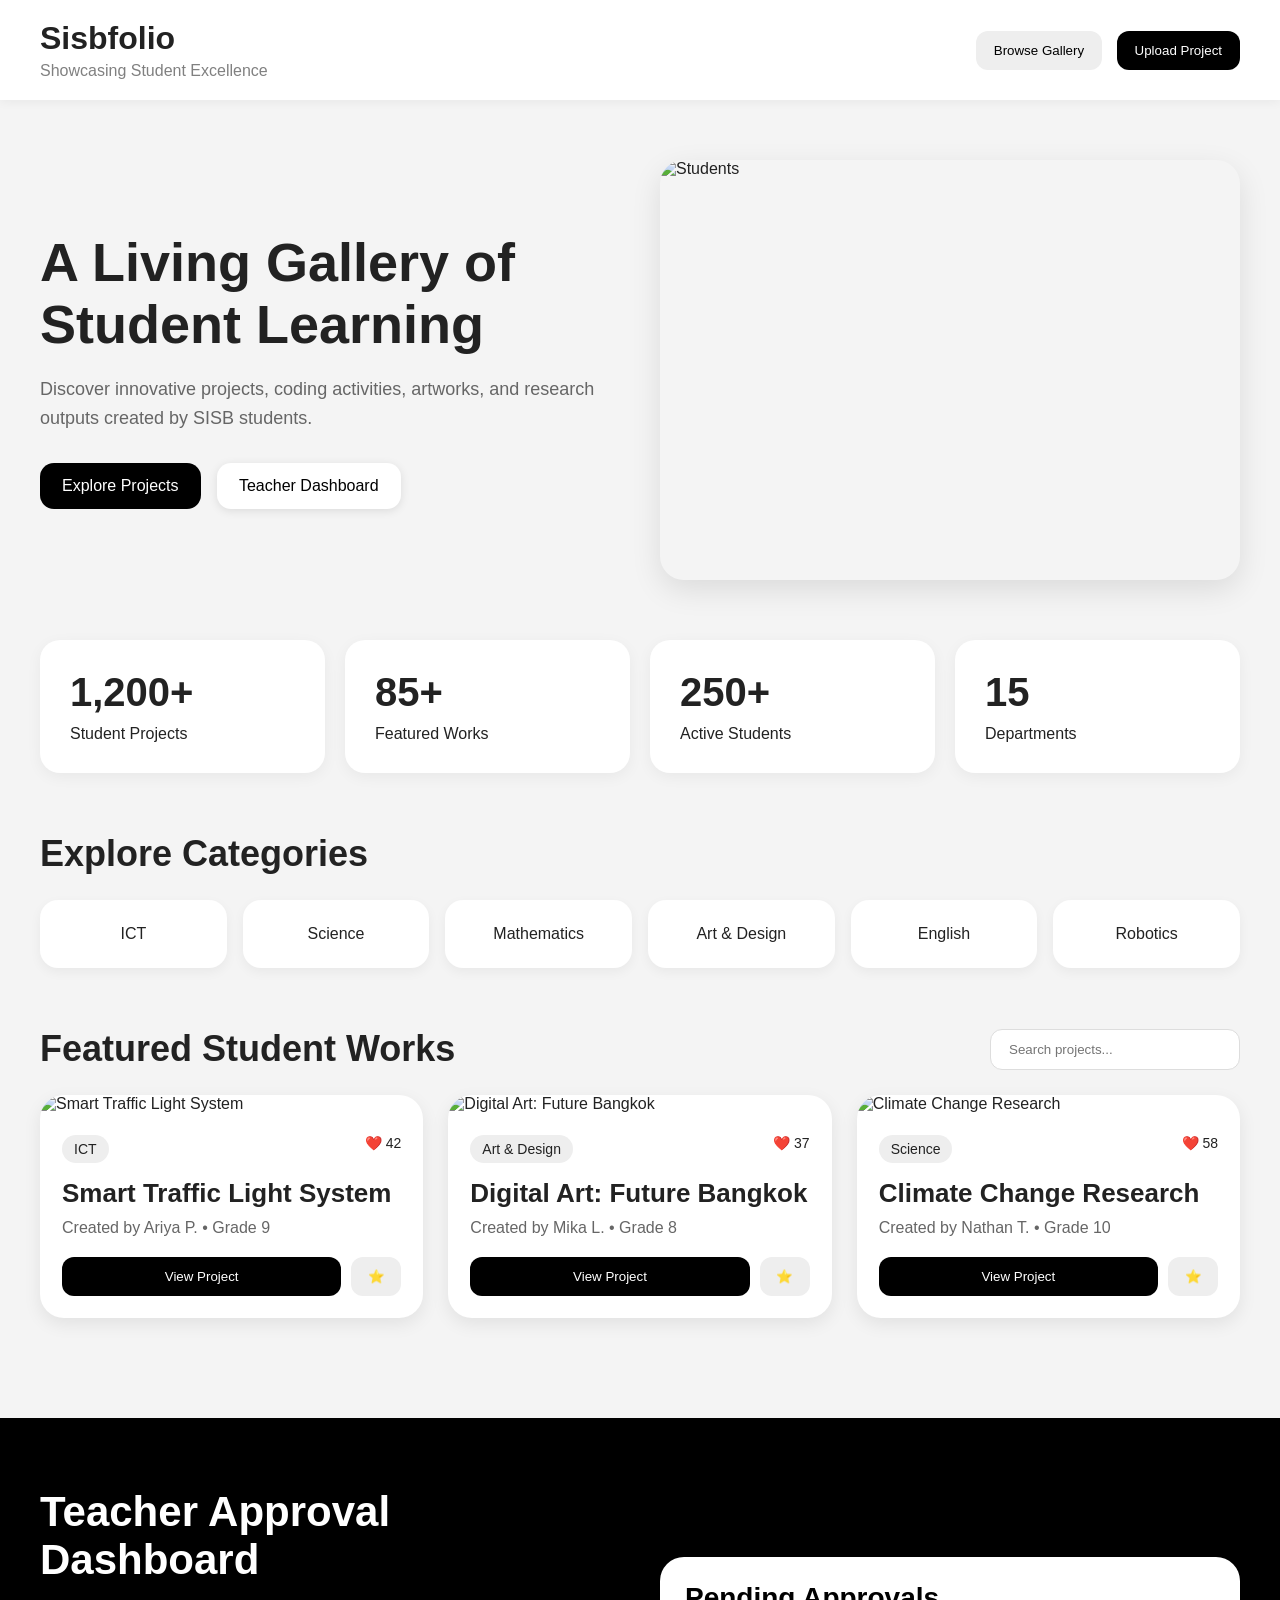
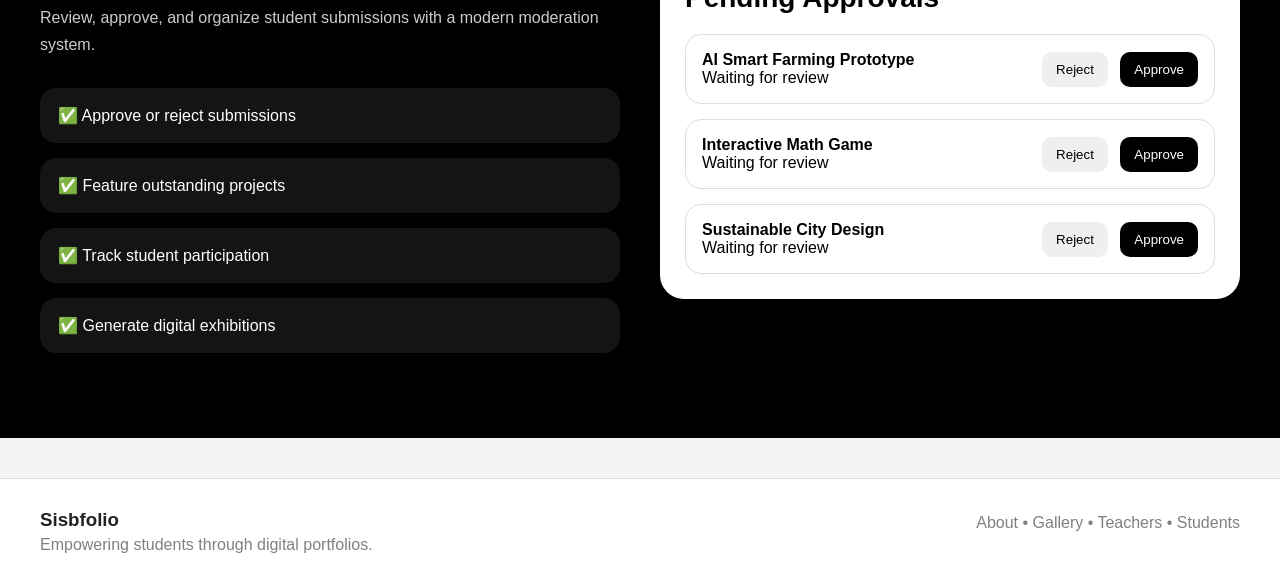
==== index.html @ ba0ad5e8 "Rename folio.html to index.html" ====
<!DOCTYPE html>
<html lang="en">
<head>
  <meta charset="UTF-8" />
  <meta name="viewport" content="width=device-width, initial-scale=1.0" />
  <title>Sisbfolio</title>

  <style>
    * {
      margin: 0;
      padding: 0;
      box-sizing: border-box;
      font-family: Arial, sans-serif;
    }

    body {
      background: #f4f4f4;
      color: #222;
    }

    header {
      background: white;
      padding: 20px 40px;
      display: flex;
      justify-content: space-between;
      align-items: center;
      box-shadow: 0 2px 10px rgba(0,0,0,0.05);
      position: sticky;
      top: 0;
      z-index: 100;
    }

    .logo h1 {
      font-size: 32px;
    }

    .logo p {
      color: gray;
      margin-top: 5px;
    }

    .header-buttons button {
      padding: 12px 18px;
      border: none;
      border-radius: 12px;
      cursor: pointer;
      margin-left: 10px;
      transition: 0.3s;
    }

    .browse-btn {
      background: #eee;
    }

    .upload-btn {
      background: black;
      color: white;
    }

    .header-buttons button:hover {
      opacity: 0.85;
    }

    .hero {
      display: grid;
      grid-template-columns: repeat(auto-fit, minmax(300px, 1fr));
      gap: 40px;
      padding: 60px 40px;
      align-items: center;
    }

    .hero-text h2 {
      font-size: 54px;
      margin-bottom: 20px;
    }

    .hero-text p {
      color: #666;
      font-size: 18px;
      margin-bottom: 30px;
      line-height: 1.6;
    }

    .hero-buttons button {
      padding: 14px 22px;
      border: none;
      border-radius: 14px;
      margin-right: 12px;
      cursor: pointer;
      font-size: 16px;
    }

    .black-btn {
      background: black;
      color: white;
    }

    .white-btn {
      background: white;
      box-shadow: 0 2px 10px rgba(0,0,0,0.1);
    }

    .hero img {
      width: 100%;
      border-radius: 24px;
      height: 420px;
      object-fit: cover;
      box-shadow: 0 10px 30px rgba(0,0,0,0.1);
    }

    .stats {
      display: grid;
      grid-template-columns: repeat(auto-fit, minmax(200px, 1fr));
      gap: 20px;
      padding: 0 40px 60px;
    }

    .stat-card {
      background: white;
      padding: 30px;
      border-radius: 20px;
      box-shadow: 0 4px 15px rgba(0,0,0,0.05);
    }

    .stat-card h3 {
      font-size: 40px;
      margin-bottom: 10px;
    }

    .section {
      padding: 0 40px 60px;
    }

    .section-header {
      display: flex;
      justify-content: space-between;
      align-items: center;
      margin-bottom: 25px;
    }

    .section-header h2 {
      font-size: 36px;
    }

    .categories {
      display: grid;
      grid-template-columns: repeat(auto-fit, minmax(150px, 1fr));
      gap: 16px;
    }

    .category {
      background: white;
      padding: 25px;
      text-align: center;
      border-radius: 18px;
      cursor: pointer;
      transition: 0.3s;
      box-shadow: 0 4px 12px rgba(0,0,0,0.05);
    }

    .category:hover {
      transform: translateY(-5px);
    }

    .search-bar {
      padding: 12px 18px;
      border-radius: 12px;
      border: 1px solid #ddd;
      width: 250px;
    }

    .projects {
      display: grid;
      grid-template-columns: repeat(auto-fit, minmax(300px, 1fr));
      gap: 25px;
    }

    .project-card {
      background: white;
      border-radius: 24px;
      overflow: hidden;
      box-shadow: 0 6px 18px rgba(0,0,0,0.08);
      transition: 0.3s;
    }

    .project-card:hover {
      transform: translateY(-8px);
    }

    .project-card img {
      width: 100%;
      height: 220px;
      object-fit: cover;
    }

    .project-content {
      padding: 22px;
    }

    .project-top {
      display: flex;
      justify-content: space-between;
      margin-bottom: 15px;
      font-size: 14px;
    }

    .tag {
      background: #eee;
      padding: 6px 12px;
      border-radius: 20px;
    }

    .project-content h3 {
      font-size: 26px;
      margin-bottom: 10px;
    }

    .project-content p {
      color: #666;
      margin-bottom: 20px;
    }

    .project-buttons {
      display: flex;
      gap: 10px;
    }

    .project-buttons button {
      border: none;
      padding: 12px;
      border-radius: 12px;
      cursor: pointer;
    }

    .view-btn {
      flex: 1;
      background: black;
      color: white;
    }

    .star-btn {
      background: #eee;
      width: 50px;
    }

    .teacher-section {
      background: black;
      color: white;
      padding: 70px 40px;
      margin-top: 40px;
    }

    .teacher-grid {
      display: grid;
      grid-template-columns: repeat(auto-fit, minmax(300px, 1fr));
      gap: 40px;
      align-items: center;
    }

    .feature-box {
      background: rgba(255,255,255,0.08);
      padding: 18px;
      border-radius: 16px;
      margin-bottom: 15px;
    }

    .dashboard {
      background: white;
      color: black;
      padding: 25px;
      border-radius: 24px;
    }

    .approval-card {
      border: 1px solid #ddd;
      border-radius: 16px;
      padding: 16px;
      margin-top: 15px;
      display: flex;
      justify-content: space-between;
      align-items: center;
    }

    .approval-buttons button {
      border: none;
      padding: 10px 14px;
      border-radius: 10px;
      margin-left: 8px;
      cursor: pointer;
    }

    .approve-btn {
      background: black;
      color: white;
    }

    footer {
      background: white;
      padding: 30px 40px;
      margin-top: 40px;
      border-top: 1px solid #ddd;
      display: flex;
      justify-content: space-between;
      flex-wrap: wrap;
      gap: 20px;
    }

    footer p {
      color: gray;
      margin-top: 5px;
    }

    @media (max-width: 768px) {
      .hero-text h2 {
        font-size: 40px;
      }

      header {
        flex-direction: column;
        gap: 20px;
      }

      .section-header {
        flex-direction: column;
        align-items: flex-start;
        gap: 15px;
      }

      .search-bar {
        width: 100%;
      }
    }
  </style>
</head>
<body>

  <header>
    <div class="logo">
      <h1>Sisbfolio</h1>
      <p>Showcasing Student Excellence</p>
    </div>

    <div class="header-buttons">
      <button class="browse-btn">Browse Gallery</button>
      <button class="upload-btn">Upload Project</button>
    </div>
  </header>

  <section class="hero">
    <div class="hero-text">
      <h2>A Living Gallery of Student Learning</h2>

      <p>
        Discover innovative projects, coding activities, artworks,
        and research outputs created by SISB students.
      </p>

      <div class="hero-buttons">
        <button class="black-btn">Explore Projects</button>
        <button class="white-btn">Teacher Dashboard</button>
      </div>
    </div>

    <img
      src="https://images.unsplash.com/photo-1522202176988-66273c2fd55f?q=80&w=1400&auto=format&fit=crop"
      alt="Students"
    />
  </section>

  <section class="stats">
    <div class="stat-card">
      <h3>1,200+</h3>
      <p>Student Projects</p>
    </div>

    <div class="stat-card">
      <h3>85+</h3>
      <p>Featured Works</p>
    </div>

    <div class="stat-card">
      <h3>250+</h3>
      <p>Active Students</p>
    </div>

    <div class="stat-card">
      <h3>15</h3>
      <p>Departments</p>
    </div>
  </section>

  <section class="section">
    <div class="section-header">
      <h2>Explore Categories</h2>
    </div>

    <div class="categories">
      <div class="category">ICT</div>
      <div class="category">Science</div>
      <div class="category">Mathematics</div>
      <div class="category">Art & Design</div>
      <div class="category">English</div>
      <div class="category">Robotics</div>
    </div>
  </section>

  <section class="section">
    <div class="section-header">
      <h2>Featured Student Works</h2>

      <input
        type="text"
        id="searchInput"
        class="search-bar"
        placeholder="Search projects..."
      />
    </div>

    <div class="projects" id="projectsContainer"></div>
  </section>

  <section class="teacher-section">
    <div class="teacher-grid">
      <div>
        <h2 style="font-size: 42px; margin-bottom: 20px;">
          Teacher Approval Dashboard
        </h2>

        <p style="color: #ccc; margin-bottom: 30px; line-height: 1.7;">
          Review, approve, and organize student submissions with a modern moderation system.
        </p>

        <div class="feature-box">✅ Approve or reject submissions</div>
        <div class="feature-box">✅ Feature outstanding projects</div>
        <div class="feature-box">✅ Track student participation</div>
        <div class="feature-box">✅ Generate digital exhibitions</div>
      </div>

      <div class="dashboard">
        <h3 style="font-size: 28px; margin-bottom: 20px;">
          Pending Approvals
        </h3>

        <div class="approval-card">
          <div>
            <strong>AI Smart Farming Prototype</strong>
            <p>Waiting for review</p>
          </div>

          <div class="approval-buttons">
            <button>Reject</button>
            <button class="approve-btn">Approve</button>
          </div>
        </div>

        <div class="approval-card">
          <div>
            <strong>Interactive Math Game</strong>
            <p>Waiting for review</p>
          </div>

          <div class="approval-buttons">
            <button>Reject</button>
            <button class="approve-btn">Approve</button>
          </div>
        </div>

        <div class="approval-card">
          <div>
            <strong>Sustainable City Design</strong>
            <p>Waiting for review</p>
          </div>

          <div class="approval-buttons">
            <button>Reject</button>
            <button class="approve-btn">Approve</button>
          </div>
        </div>
      </div>
    </div>
  </section>

  <footer>
    <div>
      <h3>Sisbfolio</h3>
      <p>Empowering students through digital portfolios.</p>
    </div>

    <div>
      <p>About • Gallery • Teachers • Students</p>
    </div>
  </footer>

  <script>
    const projects = [
      {
        title: 'Smart Traffic Light System',
        student: 'Ariya P.',
        grade: 'Grade 9',
        subject: 'ICT',
        likes: 42,
        image: 'https://images.unsplash.com/photo-1516321318423-f06f85e504b3?q=80&w=1200&auto=format&fit=crop'
      },
      {
        title: 'Digital Art: Future Bangkok',
        student: 'Mika L.',
        grade: 'Grade 8',
        subject: 'Art & Design',
        likes: 37,
        image: 'https://images.unsplash.com/photo-1518770660439-4636190af475?q=80&w=1200&auto=format&fit=crop'
      },
      {
        title: 'Climate Change Research',
        student: 'Nathan T.',
        grade: 'Grade 10',
        subject: 'Science',
        likes: 58,
        image: 'https://images.unsplash.com/photo-1504384308090-c894fdcc538d?q=80&w=1200&auto=format&fit=crop'
      }
    ];

    const container = document.getElementById('projectsContainer');
    const searchInput = document.getElementById('searchInput');

    function displayProjects(projectList) {
      container.innerHTML = '';

      projectList.forEach(project => {
        const card = document.createElement('div');
        card.className = 'project-card';

        card.innerHTML = `
          <img src="${project.image}" alt="${project.title}">

          <div class="project-content">
            <div class="project-top">
              <span class="tag">${project.subject}</span>
              <span>❤️ ${project.likes}</span>
            </div>

            <h3>${project.title}</h3>

            <p>
              Created by ${project.student} • ${project.grade}
            </p>

            <div class="project-buttons">
              <button class="view-btn">View Project</button>
              <button class="star-btn">⭐</button>
            </div>
          </div>
        `;

        container.appendChild(card);
      });
    }

    displayProjects(projects);

    searchInput.addEventListener('input', () => {
      const value = searchInput.value.toLowerCase();

      const filtered = projects.filter(project =>
        project.title.toLowerCase().includes(value) ||
        project.subject.toLowerCase().includes(value)
      );

      displayProjects(filtered);
    });
  </script>

</body>
</html>
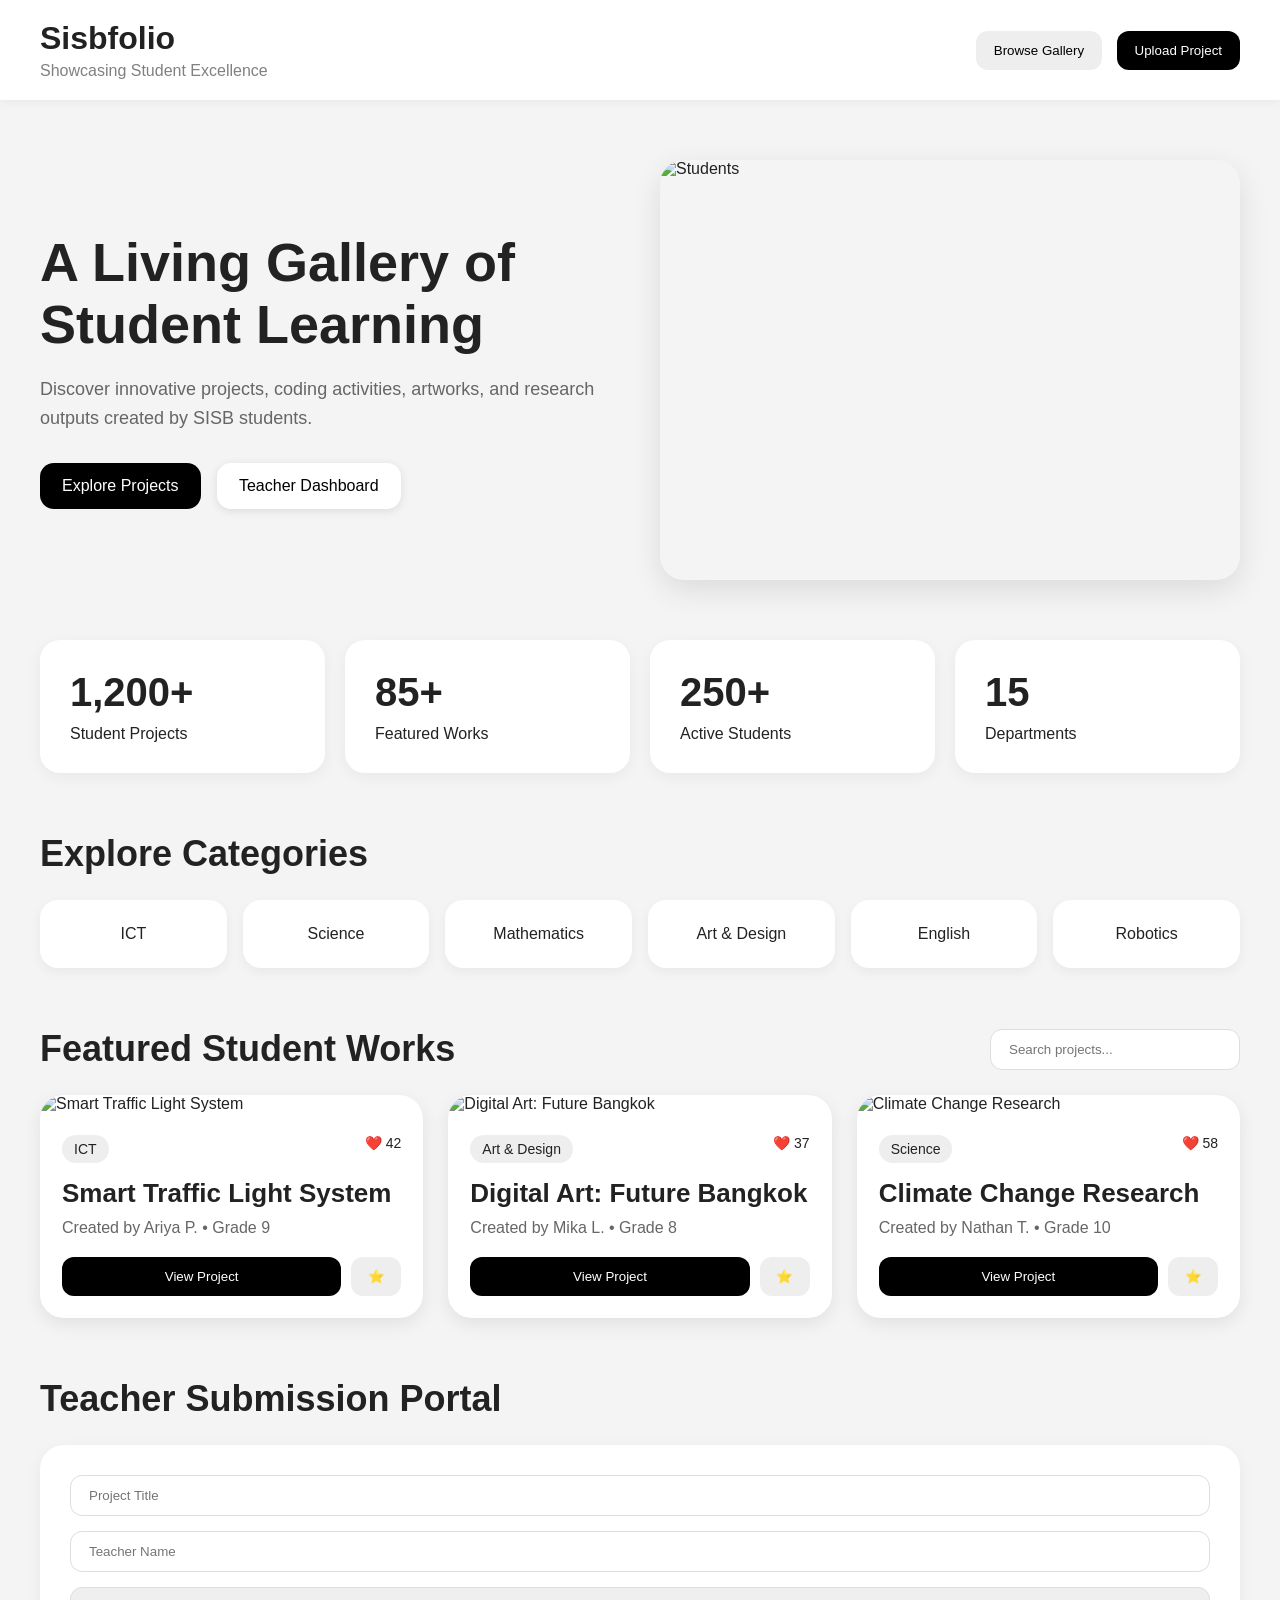
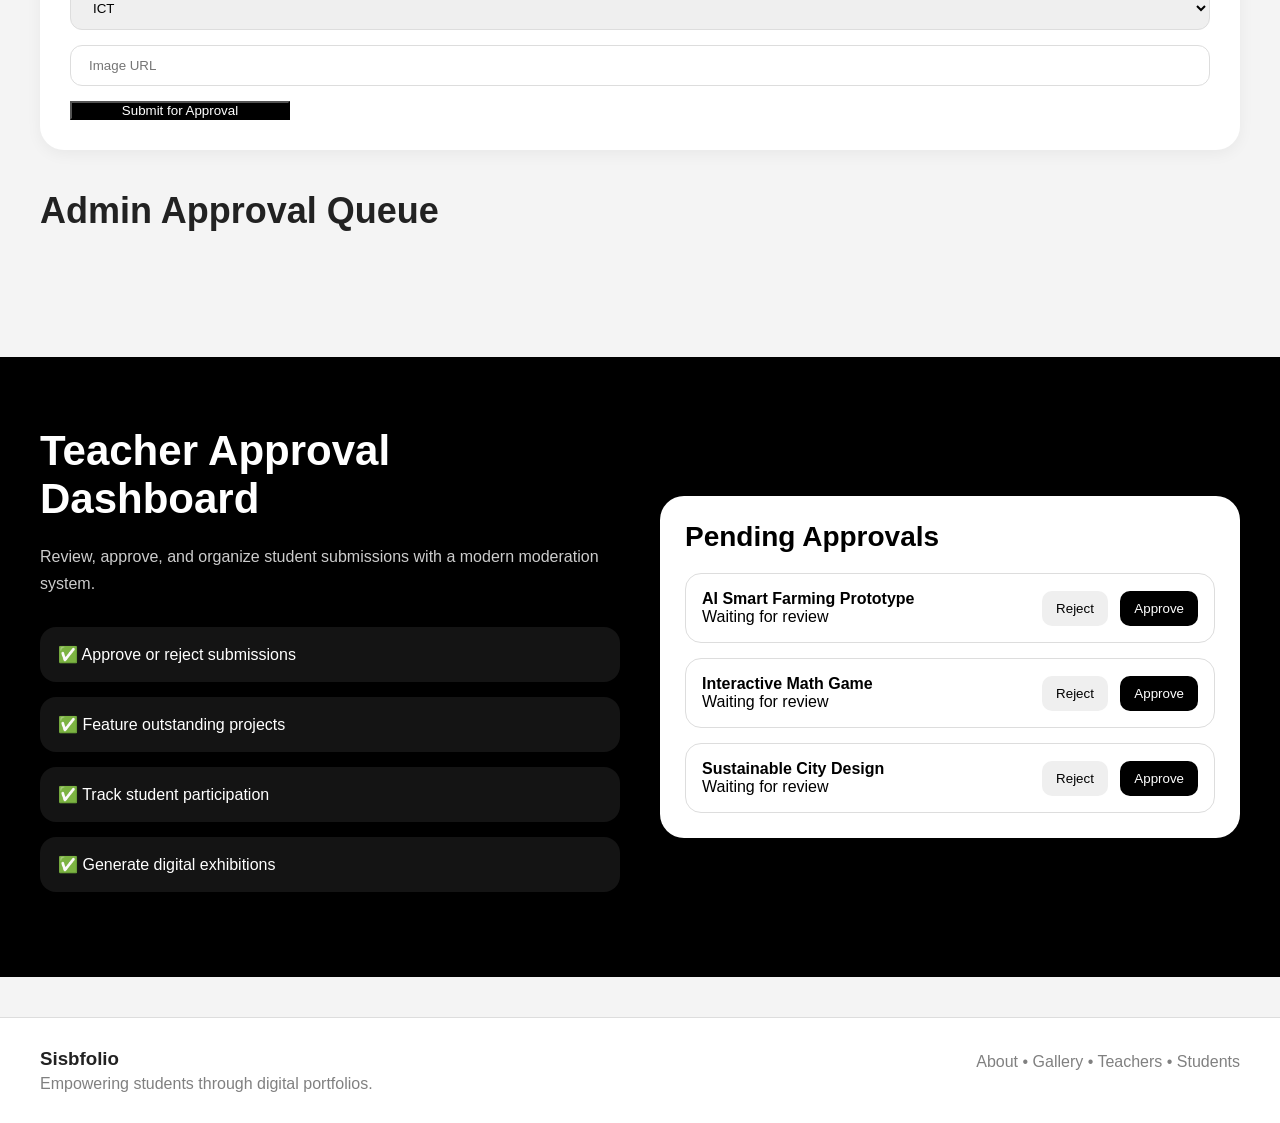
==== commit d90edb92: "Update index.html" ====
--- a/index.html
+++ b/index.html
@@ -419,6 +419,41 @@
     <div class="projects" id="projectsContainer"></div>
   </section>
 
+  <section class="section">
+    <div class="section-header">
+      <h2>Teacher Submission Portal</h2>
+    </div>
+
+    <div style="background:white; padding:30px; border-radius:24px; box-shadow:0 4px 15px rgba(0,0,0,0.05); margin-bottom:40px;">
+      <div style="display:grid; gap:15px;">
+        <input type="text" id="projectTitle" placeholder="Project Title" class="search-bar" style="width:100%;" />
+
+        <input type="text" id="teacherName" placeholder="Teacher Name" class="search-bar" style="width:100%;" />
+
+        <select id="projectSubject" class="search-bar" style="width:100%;">
+          <option>ICT</option>
+          <option>Science</option>
+          <option>Mathematics</option>
+          <option>Art & Design</option>
+          <option>English</option>
+          <option>Robotics</option>
+        </select>
+
+        <input type="text" id="projectImage" placeholder="Image URL" class="search-bar" style="width:100%;" />
+
+        <button id="submitProjectBtn" class="black-btn" style="width:220px;">
+          Submit for Approval
+        </button>
+      </div>
+    </div>
+
+    <div class="section-header">
+      <h2>Admin Approval Queue</h2>
+    </div>
+
+    <div id="approvalQueue" class="projects"></div>
+  </section>
+
   <section class="teacher-section">
     <div class="teacher-grid">
       <div>
@@ -492,6 +527,88 @@
   </footer>
 
   <script>
+    const pendingProjects = [];
+
+    const approvalQueue = document.getElementById('approvalQueue');
+    const submitProjectBtn = document.getElementById('submitProjectBtn');
+
+    submitProjectBtn.addEventListener('click', () => {
+      const title = document.getElementById('projectTitle').value;
+      const teacher = document.getElementById('teacherName').value;
+      const subject = document.getElementById('projectSubject').value;
+      const image = document.getElementById('projectImage').value;
+
+      if (!title || !teacher || !image) {
+        alert('Please complete all fields.');
+        return;
+      }
+
+      const newProject = {
+        title,
+        student: `Submitted by ${teacher}`,
+        grade: 'Pending Approval',
+        subject,
+        likes: 0,
+        image
+      };
+
+      pendingProjects.push(newProject);
+      renderApprovalQueue();
+
+      document.getElementById('projectTitle').value = '';
+      document.getElementById('teacherName').value = '';
+      document.getElementById('projectImage').value = '';
+
+      alert('Project submitted for admin approval.');
+    });
+
+    function renderApprovalQueue() {
+      approvalQueue.innerHTML = '';
+
+      pendingProjects.forEach((project, index) => {
+        const card = document.createElement('div');
+        card.className = 'project-card';
+
+        card.innerHTML = `
+          <img src="${project.image}" alt="${project.title}">
+
+          <div class="project-content">
+            <div class="project-top">
+              <span class="tag">${project.subject}</span>
+              <span>⏳ Pending</span>
+            </div>
+
+            <h3>${project.title}</h3>
+
+            <p>${project.student}</p>
+
+            <div class="project-buttons">
+              <button class="view-btn approve-project">Approve</button>
+              <button class="star-btn reject-project">❌</button>
+            </div>
+          </div>
+        `;
+
+        const approveBtn = card.querySelector('.approve-project');
+        const rejectBtn = card.querySelector('.reject-project');
+
+        approveBtn.addEventListener('click', () => {
+          project.grade = 'Approved Project';
+          projects.unshift(project);
+          pendingProjects.splice(index, 1);
+          renderApprovalQueue();
+          displayProjects(projects);
+        });
+
+        rejectBtn.addEventListener('click', () => {
+          pendingProjects.splice(index, 1);
+          renderApprovalQueue();
+        });
+
+        approvalQueue.appendChild(card);
+      });
+    }
+
     const projects = [
       {
         title: 'Smart Traffic Light System',
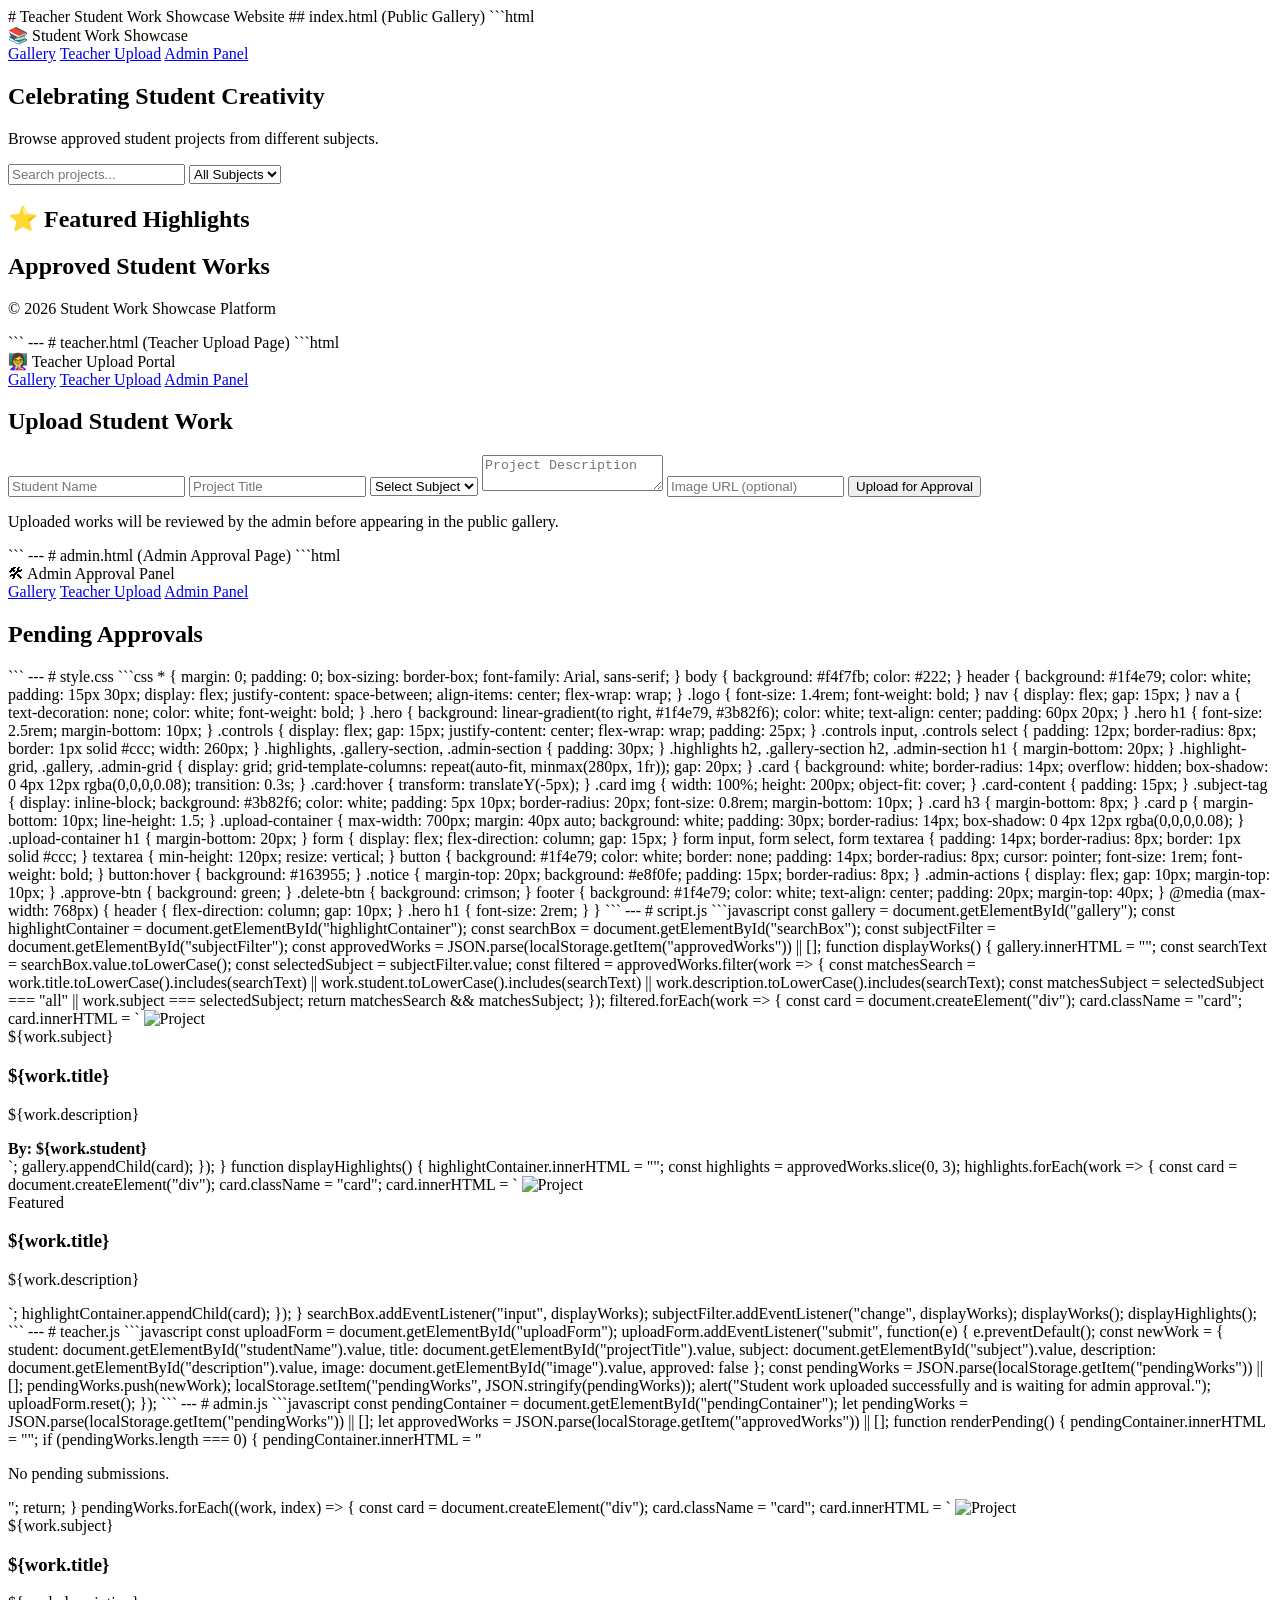
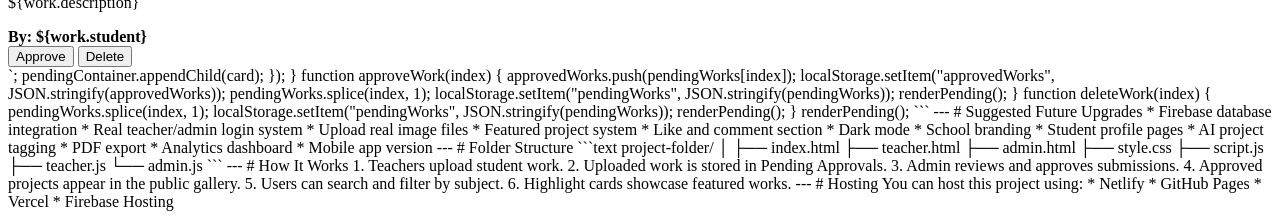
==== commit deae83a0: "Update index.html" ====
--- a/index.html
+++ b/index.html
@@ -1,690 +1,614 @@
+# Teacher Student Work Showcase Website
+
+## index.html (Public Gallery)
+
+```html
 <!DOCTYPE html>
 <html lang="en">
 <head>
   <meta charset="UTF-8" />
   <meta name="viewport" content="width=device-width, initial-scale=1.0" />
-  <title>Sisbfolio</title>
-
-  <style>
-    * {
-      margin: 0;
-      padding: 0;
-      box-sizing: border-box;
-      font-family: Arial, sans-serif;
-    }
-
-    body {
-      background: #f4f4f4;
-      color: #222;
-    }
-
-    header {
-      background: white;
-      padding: 20px 40px;
-      display: flex;
-      justify-content: space-between;
-      align-items: center;
-      box-shadow: 0 2px 10px rgba(0,0,0,0.05);
-      position: sticky;
-      top: 0;
-      z-index: 100;
-    }
-
-    .logo h1 {
-      font-size: 32px;
-    }
-
-    .logo p {
-      color: gray;
-      margin-top: 5px;
-    }
-
-    .header-buttons button {
-      padding: 12px 18px;
-      border: none;
-      border-radius: 12px;
-      cursor: pointer;
-      margin-left: 10px;
-      transition: 0.3s;
-    }
-
-    .browse-btn {
-      background: #eee;
-    }
-
-    .upload-btn {
-      background: black;
-      color: white;
-    }
-
-    .header-buttons button:hover {
-      opacity: 0.85;
-    }
-
-    .hero {
-      display: grid;
-      grid-template-columns: repeat(auto-fit, minmax(300px, 1fr));
-      gap: 40px;
-      padding: 60px 40px;
-      align-items: center;
-    }
-
-    .hero-text h2 {
-      font-size: 54px;
-      margin-bottom: 20px;
-    }
-
-    .hero-text p {
-      color: #666;
-      font-size: 18px;
-      margin-bottom: 30px;
-      line-height: 1.6;
-    }
-
-    .hero-buttons button {
-      padding: 14px 22px;
-      border: none;
-      border-radius: 14px;
-      margin-right: 12px;
-      cursor: pointer;
-      font-size: 16px;
-    }
-
-    .black-btn {
-      background: black;
-      color: white;
-    }
-
-    .white-btn {
-      background: white;
-      box-shadow: 0 2px 10px rgba(0,0,0,0.1);
-    }
-
-    .hero img {
-      width: 100%;
-      border-radius: 24px;
-      height: 420px;
-      object-fit: cover;
-      box-shadow: 0 10px 30px rgba(0,0,0,0.1);
-    }
-
-    .stats {
-      display: grid;
-      grid-template-columns: repeat(auto-fit, minmax(200px, 1fr));
-      gap: 20px;
-      padding: 0 40px 60px;
-    }
-
-    .stat-card {
-      background: white;
-      padding: 30px;
-      border-radius: 20px;
-      box-shadow: 0 4px 15px rgba(0,0,0,0.05);
-    }
-
-    .stat-card h3 {
-      font-size: 40px;
-      margin-bottom: 10px;
-    }
-
-    .section {
-      padding: 0 40px 60px;
-    }
-
-    .section-header {
-      display: flex;
-      justify-content: space-between;
-      align-items: center;
-      margin-bottom: 25px;
-    }
-
-    .section-header h2 {
-      font-size: 36px;
-    }
-
-    .categories {
-      display: grid;
-      grid-template-columns: repeat(auto-fit, minmax(150px, 1fr));
-      gap: 16px;
-    }
-
-    .category {
-      background: white;
-      padding: 25px;
-      text-align: center;
-      border-radius: 18px;
-      cursor: pointer;
-      transition: 0.3s;
-      box-shadow: 0 4px 12px rgba(0,0,0,0.05);
-    }
-
-    .category:hover {
-      transform: translateY(-5px);
-    }
-
-    .search-bar {
-      padding: 12px 18px;
-      border-radius: 12px;
-      border: 1px solid #ddd;
-      width: 250px;
-    }
-
-    .projects {
-      display: grid;
-      grid-template-columns: repeat(auto-fit, minmax(300px, 1fr));
-      gap: 25px;
-    }
-
-    .project-card {
-      background: white;
-      border-radius: 24px;
-      overflow: hidden;
-      box-shadow: 0 6px 18px rgba(0,0,0,0.08);
-      transition: 0.3s;
-    }
-
-    .project-card:hover {
-      transform: translateY(-8px);
-    }
-
-    .project-card img {
-      width: 100%;
-      height: 220px;
-      object-fit: cover;
-    }
-
-    .project-content {
-      padding: 22px;
-    }
-
-    .project-top {
-      display: flex;
-      justify-content: space-between;
-      margin-bottom: 15px;
-      font-size: 14px;
-    }
-
-    .tag {
-      background: #eee;
-      padding: 6px 12px;
-      border-radius: 20px;
-    }
-
-    .project-content h3 {
-      font-size: 26px;
-      margin-bottom: 10px;
-    }
-
-    .project-content p {
-      color: #666;
-      margin-bottom: 20px;
-    }
-
-    .project-buttons {
-      display: flex;
-      gap: 10px;
-    }
-
-    .project-buttons button {
-      border: none;
-      padding: 12px;
-      border-radius: 12px;
-      cursor: pointer;
-    }
-
-    .view-btn {
-      flex: 1;
-      background: black;
-      color: white;
-    }
-
-    .star-btn {
-      background: #eee;
-      width: 50px;
-    }
-
-    .teacher-section {
-      background: black;
-      color: white;
-      padding: 70px 40px;
-      margin-top: 40px;
-    }
-
-    .teacher-grid {
-      display: grid;
-      grid-template-columns: repeat(auto-fit, minmax(300px, 1fr));
-      gap: 40px;
-      align-items: center;
-    }
-
-    .feature-box {
-      background: rgba(255,255,255,0.08);
-      padding: 18px;
-      border-radius: 16px;
-      margin-bottom: 15px;
-    }
-
-    .dashboard {
-      background: white;
-      color: black;
-      padding: 25px;
-      border-radius: 24px;
-    }
-
-    .approval-card {
-      border: 1px solid #ddd;
-      border-radius: 16px;
-      padding: 16px;
-      margin-top: 15px;
-      display: flex;
-      justify-content: space-between;
-      align-items: center;
-    }
-
-    .approval-buttons button {
-      border: none;
-      padding: 10px 14px;
-      border-radius: 10px;
-      margin-left: 8px;
-      cursor: pointer;
-    }
-
-    .approve-btn {
-      background: black;
-      color: white;
-    }
-
-    footer {
-      background: white;
-      padding: 30px 40px;
-      margin-top: 40px;
-      border-top: 1px solid #ddd;
-      display: flex;
-      justify-content: space-between;
-      flex-wrap: wrap;
-      gap: 20px;
-    }
-
-    footer p {
-      color: gray;
-      margin-top: 5px;
-    }
-
-    @media (max-width: 768px) {
-      .hero-text h2 {
-        font-size: 40px;
-      }
-
-      header {
-        flex-direction: column;
-        gap: 20px;
-      }
-
-      .section-header {
-        flex-direction: column;
-        align-items: flex-start;
-        gap: 15px;
-      }
-
-      .search-bar {
-        width: 100%;
-      }
-    }
-  </style>
+  <title>Student Work Showcase</title>
+  <link rel="stylesheet" href="style.css" />
 </head>
 <body>
 
   <header>
-    <div class="logo">
-      <h1>Sisbfolio</h1>
-      <p>Showcasing Student Excellence</p>
-    </div>
-
-    <div class="header-buttons">
-      <button class="browse-btn">Browse Gallery</button>
-      <button class="upload-btn">Upload Project</button>
-    </div>
+    <div class="logo">📚 Student Work Showcase</div>
+
+    <nav>
+      <a href="index.html">Gallery</a>
+      <a href="teacher.html">Teacher Upload</a>
+      <a href="admin.html">Admin Panel</a>
+    </nav>
   </header>
 
   <section class="hero">
-    <div class="hero-text">
-      <h2>A Living Gallery of Student Learning</h2>
-
+    <h1>Celebrating Student Creativity</h1>
+    <p>Browse approved student projects from different subjects.</p>
+  </section>
+
+  <section class="controls">
+    <input type="text" id="searchBox" placeholder="Search projects..." />
+
+    <select id="subjectFilter">
+      <option value="all">All Subjects</option>
+      <option value="Math">Math</option>
+      <option value="Science">Science</option>
+      <option value="English">English</option>
+      <option value="ICT">ICT</option>
+      <option value="Art">Art</option>
+      <option value="History">History</option>
+    </select>
+  </section>
+
+  <section class="highlights">
+    <h2>⭐ Featured Highlights</h2>
+    <div id="highlightContainer" class="highlight-grid"></div>
+  </section>
+
+  <section class="gallery-section">
+    <h2>Approved Student Works</h2>
+    <div id="gallery" class="gallery"></div>
+  </section>
+
+  <footer>
+    <p>© 2026 Student Work Showcase Platform</p>
+  </footer>
+
+  <script src="script.js"></script>
+</body>
+</html>
+```
+
+---
+
+# teacher.html (Teacher Upload Page)
+
+```html
+<!DOCTYPE html>
+<html lang="en">
+<head>
+  <meta charset="UTF-8" />
+  <meta name="viewport" content="width=device-width, initial-scale=1.0" />
+  <title>Teacher Upload</title>
+  <link rel="stylesheet" href="style.css" />
+</head>
+<body>
+
+  <header>
+    <div class="logo">👩‍🏫 Teacher Upload Portal</div>
+
+    <nav>
+      <a href="index.html">Gallery</a>
+      <a href="teacher.html">Teacher Upload</a>
+      <a href="admin.html">Admin Panel</a>
+    </nav>
+  </header>
+
+  <section class="upload-container">
+    <h1>Upload Student Work</h1>
+
+    <form id="uploadForm">
+      <input type="text" id="studentName" placeholder="Student Name" required />
+
+      <input type="text" id="projectTitle" placeholder="Project Title" required />
+
+      <select id="subject" required>
+        <option value="">Select Subject</option>
+        <option value="Math">Math</option>
+        <option value="Science">Science</option>
+        <option value="English">English</option>
+        <option value="ICT">ICT</option>
+        <option value="Art">Art</option>
+        <option value="History">History</option>
+      </select>
+
+      <textarea id="description" placeholder="Project Description" required></textarea>
+
+      <input type="url" id="image" placeholder="Image URL (optional)" />
+
+      <button type="submit">Upload for Approval</button>
+    </form>
+
+    <div class="notice">
       <p>
-        Discover innovative projects, coding activities, artworks,
-        and research outputs created by SISB students.
+        Uploaded works will be reviewed by the admin before appearing in the public gallery.
       </p>
-
-      <div class="hero-buttons">
-        <button class="black-btn">Explore Projects</button>
-        <button class="white-btn">Teacher Dashboard</button>
-      </div>
-    </div>
-
-    <img
-      src="https://images.unsplash.com/photo-1522202176988-66273c2fd55f?q=80&w=1400&auto=format&fit=crop"
-      alt="Students"
-    />
-  </section>
-
-  <section class="stats">
-    <div class="stat-card">
-      <h3>1,200+</h3>
-      <p>Student Projects</p>
-    </div>
-
-    <div class="stat-card">
-      <h3>85+</h3>
-      <p>Featured Works</p>
-    </div>
-
-    <div class="stat-card">
-      <h3>250+</h3>
-      <p>Active Students</p>
-    </div>
-
-    <div class="stat-card">
-      <h3>15</h3>
-      <p>Departments</p>
     </div>
   </section>
 
-  <section class="section">
-    <div class="section-header">
-      <h2>Explore Categories</h2>
-    </div>
-
-    <div class="categories">
-      <div class="category">ICT</div>
-      <div class="category">Science</div>
-      <div class="category">Mathematics</div>
-      <div class="category">Art & Design</div>
-      <div class="category">English</div>
-      <div class="category">Robotics</div>
-    </div>
+  <script src="teacher.js"></script>
+</body>
+</html>
+```
+
+---
+
+# admin.html (Admin Approval Page)
+
+```html
+<!DOCTYPE html>
+<html lang="en">
+<head>
+  <meta charset="UTF-8" />
+  <meta name="viewport" content="width=device-width, initial-scale=1.0" />
+  <title>Admin Panel</title>
+  <link rel="stylesheet" href="style.css" />
+</head>
+<body>
+
+  <header>
+    <div class="logo">🛠 Admin Approval Panel</div>
+
+    <nav>
+      <a href="index.html">Gallery</a>
+      <a href="teacher.html">Teacher Upload</a>
+      <a href="admin.html">Admin Panel</a>
+    </nav>
+  </header>
+
+  <section class="admin-section">
+    <h1>Pending Approvals</h1>
+
+    <div id="pendingContainer" class="admin-grid"></div>
   </section>
 
-  <section class="section">
-    <div class="section-header">
-      <h2>Featured Student Works</h2>
-
-      <input
-        type="text"
-        id="searchInput"
-        class="search-bar"
-        placeholder="Search projects..."
-      />
-    </div>
-
-    <div class="projects" id="projectsContainer"></div>
-  </section>
-
-  <section class="section">
-    <div class="section-header">
-      <h2>Teacher Submission Portal</h2>
-    </div>
-
-    <div style="background:white; padding:30px; border-radius:24px; box-shadow:0 4px 15px rgba(0,0,0,0.05); margin-bottom:40px;">
-      <div style="display:grid; gap:15px;">
-        <input type="text" id="projectTitle" placeholder="Project Title" class="search-bar" style="width:100%;" />
-
-        <input type="text" id="teacherName" placeholder="Teacher Name" class="search-bar" style="width:100%;" />
-
-        <select id="projectSubject" class="search-bar" style="width:100%;">
-          <option>ICT</option>
-          <option>Science</option>
-          <option>Mathematics</option>
-          <option>Art & Design</option>
-          <option>English</option>
-          <option>Robotics</option>
-        </select>
-
-        <input type="text" id="projectImage" placeholder="Image URL" class="search-bar" style="width:100%;" />
-
-        <button id="submitProjectBtn" class="black-btn" style="width:220px;">
-          Submit for Approval
-        </button>
+  <script src="admin.js"></script>
+</body>
+</html>
+```
+
+---
+
+# style.css
+
+```css
+* {
+  margin: 0;
+  padding: 0;
+  box-sizing: border-box;
+  font-family: Arial, sans-serif;
+}
+
+body {
+  background: #f4f7fb;
+  color: #222;
+}
+
+header {
+  background: #1f4e79;
+  color: white;
+  padding: 15px 30px;
+  display: flex;
+  justify-content: space-between;
+  align-items: center;
+  flex-wrap: wrap;
+}
+
+.logo {
+  font-size: 1.4rem;
+  font-weight: bold;
+}
+
+nav {
+  display: flex;
+  gap: 15px;
+}
+
+nav a {
+  text-decoration: none;
+  color: white;
+  font-weight: bold;
+}
+
+.hero {
+  background: linear-gradient(to right, #1f4e79, #3b82f6);
+  color: white;
+  text-align: center;
+  padding: 60px 20px;
+}
+
+.hero h1 {
+  font-size: 2.5rem;
+  margin-bottom: 10px;
+}
+
+.controls {
+  display: flex;
+  gap: 15px;
+  justify-content: center;
+  flex-wrap: wrap;
+  padding: 25px;
+}
+
+.controls input,
+.controls select {
+  padding: 12px;
+  border-radius: 8px;
+  border: 1px solid #ccc;
+  width: 260px;
+}
+
+.highlights,
+.gallery-section,
+.admin-section {
+  padding: 30px;
+}
+
+.highlights h2,
+.gallery-section h2,
+.admin-section h1 {
+  margin-bottom: 20px;
+}
+
+.highlight-grid,
+.gallery,
+.admin-grid {
+  display: grid;
+  grid-template-columns: repeat(auto-fit, minmax(280px, 1fr));
+  gap: 20px;
+}
+
+.card {
+  background: white;
+  border-radius: 14px;
+  overflow: hidden;
+  box-shadow: 0 4px 12px rgba(0,0,0,0.08);
+  transition: 0.3s;
+}
+
+.card:hover {
+  transform: translateY(-5px);
+}
+
+.card img {
+  width: 100%;
+  height: 200px;
+  object-fit: cover;
+}
+
+.card-content {
+  padding: 15px;
+}
+
+.subject-tag {
+  display: inline-block;
+  background: #3b82f6;
+  color: white;
+  padding: 5px 10px;
+  border-radius: 20px;
+  font-size: 0.8rem;
+  margin-bottom: 10px;
+}
+
+.card h3 {
+  margin-bottom: 8px;
+}
+
+.card p {
+  margin-bottom: 10px;
+  line-height: 1.5;
+}
+
+.upload-container {
+  max-width: 700px;
+  margin: 40px auto;
+  background: white;
+  padding: 30px;
+  border-radius: 14px;
+  box-shadow: 0 4px 12px rgba(0,0,0,0.08);
+}
+
+.upload-container h1 {
+  margin-bottom: 20px;
+}
+
+form {
+  display: flex;
+  flex-direction: column;
+  gap: 15px;
+}
+
+form input,
+form select,
+form textarea {
+  padding: 14px;
+  border-radius: 8px;
+  border: 1px solid #ccc;
+}
+
+textarea {
+  min-height: 120px;
+  resize: vertical;
+}
+
+button {
+  background: #1f4e79;
+  color: white;
+  border: none;
+  padding: 14px;
+  border-radius: 8px;
+  cursor: pointer;
+  font-size: 1rem;
+  font-weight: bold;
+}
+
+button:hover {
+  background: #163955;
+}
+
+.notice {
+  margin-top: 20px;
+  background: #e8f0fe;
+  padding: 15px;
+  border-radius: 8px;
+}
+
+.admin-actions {
+  display: flex;
+  gap: 10px;
+  margin-top: 10px;
+}
+
+.approve-btn {
+  background: green;
+}
+
+.delete-btn {
+  background: crimson;
+}
+
+footer {
+  background: #1f4e79;
+  color: white;
+  text-align: center;
+  padding: 20px;
+  margin-top: 40px;
+}
+
+@media (max-width: 768px) {
+  header {
+    flex-direction: column;
+    gap: 10px;
+  }
+
+  .hero h1 {
+    font-size: 2rem;
+  }
+}
+```
+
+---
+
+# script.js
+
+```javascript
+const gallery = document.getElementById("gallery");
+const highlightContainer = document.getElementById("highlightContainer");
+const searchBox = document.getElementById("searchBox");
+const subjectFilter = document.getElementById("subjectFilter");
+
+const approvedWorks = JSON.parse(localStorage.getItem("approvedWorks")) || [];
+
+function displayWorks() {
+  gallery.innerHTML = "";
+
+  const searchText = searchBox.value.toLowerCase();
+  const selectedSubject = subjectFilter.value;
+
+  const filtered = approvedWorks.filter(work => {
+    const matchesSearch =
+      work.title.toLowerCase().includes(searchText) ||
+      work.student.toLowerCase().includes(searchText) ||
+      work.description.toLowerCase().includes(searchText);
+
+    const matchesSubject =
+      selectedSubject === "all" || work.subject === selectedSubject;
+
+    return matchesSearch && matchesSubject;
+  });
+
+  filtered.forEach(work => {
+    const card = document.createElement("div");
+    card.className = "card";
+
+    card.innerHTML = `
+      <img src="${work.image || 'https://picsum.photos/400/300'}" alt="Project">
+
+      <div class="card-content">
+        <div class="subject-tag">${work.subject}</div>
+        <h3>${work.title}</h3>
+        <p>${work.description}</p>
+        <strong>By: ${work.student}</strong>
       </div>
-    </div>
-
-    <div class="section-header">
-      <h2>Admin Approval Queue</h2>
-    </div>
-
-    <div id="approvalQueue" class="projects"></div>
-  </section>
-
-  <section class="teacher-section">
-    <div class="teacher-grid">
-      <div>
-        <h2 style="font-size: 42px; margin-bottom: 20px;">
-          Teacher Approval Dashboard
-        </h2>
-
-        <p style="color: #ccc; margin-bottom: 30px; line-height: 1.7;">
-          Review, approve, and organize student submissions with a modern moderation system.
-        </p>
-
-        <div class="feature-box">✅ Approve or reject submissions</div>
-        <div class="feature-box">✅ Feature outstanding projects</div>
-        <div class="feature-box">✅ Track student participation</div>
-        <div class="feature-box">✅ Generate digital exhibitions</div>
+    `;
+
+    gallery.appendChild(card);
+  });
+}
+
+function displayHighlights() {
+  highlightContainer.innerHTML = "";
+
+  const highlights = approvedWorks.slice(0, 3);
+
+  highlights.forEach(work => {
+    const card = document.createElement("div");
+    card.className = "card";
+
+    card.innerHTML = `
+      <img src="${work.image || 'https://picsum.photos/400/300'}" alt="Project">
+
+      <div class="card-content">
+        <div class="subject-tag">Featured</div>
+        <h3>${work.title}</h3>
+        <p>${work.description}</p>
       </div>
-
-      <div class="dashboard">
-        <h3 style="font-size: 28px; margin-bottom: 20px;">
-          Pending Approvals
-        </h3>
-
-        <div class="approval-card">
-          <div>
-            <strong>AI Smart Farming Prototype</strong>
-            <p>Waiting for review</p>
-          </div>
-
-          <div class="approval-buttons">
-            <button>Reject</button>
-            <button class="approve-btn">Approve</button>
-          </div>
-        </div>
-
-        <div class="approval-card">
-          <div>
-            <strong>Interactive Math Game</strong>
-            <p>Waiting for review</p>
-          </div>
-
-          <div class="approval-buttons">
-            <button>Reject</button>
-            <button class="approve-btn">Approve</button>
-          </div>
-        </div>
-
-        <div class="approval-card">
-          <div>
-            <strong>Sustainable City Design</strong>
-            <p>Waiting for review</p>
-          </div>
-
-          <div class="approval-buttons">
-            <button>Reject</button>
-            <button class="approve-btn">Approve</button>
-          </div>
+    `;
+
+    highlightContainer.appendChild(card);
+  });
+}
+
+searchBox.addEventListener("input", displayWorks);
+subjectFilter.addEventListener("change", displayWorks);
+
+displayWorks();
+displayHighlights();
+```
+
+---
+
+# teacher.js
+
+```javascript
+const uploadForm = document.getElementById("uploadForm");
+
+uploadForm.addEventListener("submit", function(e) {
+  e.preventDefault();
+
+  const newWork = {
+    student: document.getElementById("studentName").value,
+    title: document.getElementById("projectTitle").value,
+    subject: document.getElementById("subject").value,
+    description: document.getElementById("description").value,
+    image: document.getElementById("image").value,
+    approved: false
+  };
+
+  const pendingWorks = JSON.parse(localStorage.getItem("pendingWorks")) || [];
+
+  pendingWorks.push(newWork);
+
+  localStorage.setItem("pendingWorks", JSON.stringify(pendingWorks));
+
+  alert("Student work uploaded successfully and is waiting for admin approval.");
+
+  uploadForm.reset();
+});
+```
+
+---
+
+# admin.js
+
+```javascript
+const pendingContainer = document.getElementById("pendingContainer");
+
+let pendingWorks = JSON.parse(localStorage.getItem("pendingWorks")) || [];
+let approvedWorks = JSON.parse(localStorage.getItem("approvedWorks")) || [];
+
+function renderPending() {
+  pendingContainer.innerHTML = "";
+
+  if (pendingWorks.length === 0) {
+    pendingContainer.innerHTML = "<p>No pending submissions.</p>";
+    return;
+  }
+
+  pendingWorks.forEach((work, index) => {
+    const card = document.createElement("div");
+    card.className = "card";
+
+    card.innerHTML = `
+      <img src="${work.image || 'https://picsum.photos/400/300'}" alt="Project">
+
+      <div class="card-content">
+        <div class="subject-tag">${work.subject}</div>
+
+        <h3>${work.title}</h3>
+
+        <p>${work.description}</p>
+
+        <strong>By: ${work.student}</strong>
+
+        <div class="admin-actions">
+          <button class="approve-btn" onclick="approveWork(${index})">Approve</button>
+
+          <button class="delete-btn" onclick="deleteWork(${index})">Delete</button>
         </div>
       </div>
-    </div>
-  </section>
-
-  <footer>
-    <div>
-      <h3>Sisbfolio</h3>
-      <p>Empowering students through digital portfolios.</p>
-    </div>
-
-    <div>
-      <p>About • Gallery • Teachers • Students</p>
-    </div>
-  </footer>
-
-  <script>
-    const pendingProjects = [];
-
-    const approvalQueue = document.getElementById('approvalQueue');
-    const submitProjectBtn = document.getElementById('submitProjectBtn');
-
-    submitProjectBtn.addEventListener('click', () => {
-      const title = document.getElementById('projectTitle').value;
-      const teacher = document.getElementById('teacherName').value;
-      const subject = document.getElementById('projectSubject').value;
-      const image = document.getElementById('projectImage').value;
-
-      if (!title || !teacher || !image) {
-        alert('Please complete all fields.');
-        return;
-      }
-
-      const newProject = {
-        title,
-        student: `Submitted by ${teacher}`,
-        grade: 'Pending Approval',
-        subject,
-        likes: 0,
-        image
-      };
-
-      pendingProjects.push(newProject);
-      renderApprovalQueue();
-
-      document.getElementById('projectTitle').value = '';
-      document.getElementById('teacherName').value = '';
-      document.getElementById('projectImage').value = '';
-
-      alert('Project submitted for admin approval.');
-    });
-
-    function renderApprovalQueue() {
-      approvalQueue.innerHTML = '';
-
-      pendingProjects.forEach((project, index) => {
-        const card = document.createElement('div');
-        card.className = 'project-card';
-
-        card.innerHTML = `
-          <img src="${project.image}" alt="${project.title}">
-
-          <div class="project-content">
-            <div class="project-top">
-              <span class="tag">${project.subject}</span>
-              <span>⏳ Pending</span>
-            </div>
-
-            <h3>${project.title}</h3>
-
-            <p>${project.student}</p>
-
-            <div class="project-buttons">
-              <button class="view-btn approve-project">Approve</button>
-              <button class="star-btn reject-project">❌</button>
-            </div>
-          </div>
-        `;
-
-        const approveBtn = card.querySelector('.approve-project');
-        const rejectBtn = card.querySelector('.reject-project');
-
-        approveBtn.addEventListener('click', () => {
-          project.grade = 'Approved Project';
-          projects.unshift(project);
-          pendingProjects.splice(index, 1);
-          renderApprovalQueue();
-          displayProjects(projects);
-        });
-
-        rejectBtn.addEventListener('click', () => {
-          pendingProjects.splice(index, 1);
-          renderApprovalQueue();
-        });
-
-        approvalQueue.appendChild(card);
-      });
-    }
-
-    const projects = [
-      {
-        title: 'Smart Traffic Light System',
-        student: 'Ariya P.',
-        grade: 'Grade 9',
-        subject: 'ICT',
-        likes: 42,
-        image: 'https://images.unsplash.com/photo-1516321318423-f06f85e504b3?q=80&w=1200&auto=format&fit=crop'
-      },
-      {
-        title: 'Digital Art: Future Bangkok',
-        student: 'Mika L.',
-        grade: 'Grade 8',
-        subject: 'Art & Design',
-        likes: 37,
-        image: 'https://images.unsplash.com/photo-1518770660439-4636190af475?q=80&w=1200&auto=format&fit=crop'
-      },
-      {
-        title: 'Climate Change Research',
-        student: 'Nathan T.',
-        grade: 'Grade 10',
-        subject: 'Science',
-        likes: 58,
-        image: 'https://images.unsplash.com/photo-1504384308090-c894fdcc538d?q=80&w=1200&auto=format&fit=crop'
-      }
-    ];
-
-    const container = document.getElementById('projectsContainer');
-    const searchInput = document.getElementById('searchInput');
-
-    function displayProjects(projectList) {
-      container.innerHTML = '';
-
-      projectList.forEach(project => {
-        const card = document.createElement('div');
-        card.className = 'project-card';
-
-        card.innerHTML = `
-          <img src="${project.image}" alt="${project.title}">
-
-          <div class="project-content">
-            <div class="project-top">
-              <span class="tag">${project.subject}</span>
-              <span>❤️ ${project.likes}</span>
-            </div>
-
-            <h3>${project.title}</h3>
-
-            <p>
-              Created by ${project.student} • ${project.grade}
-            </p>
-
-            <div class="project-buttons">
-              <button class="view-btn">View Project</button>
-              <button class="star-btn">⭐</button>
-            </div>
-          </div>
-        `;
-
-        container.appendChild(card);
-      });
-    }
-
-    displayProjects(projects);
-
-    searchInput.addEventListener('input', () => {
-      const value = searchInput.value.toLowerCase();
-
-      const filtered = projects.filter(project =>
-        project.title.toLowerCase().includes(value) ||
-        project.subject.toLowerCase().includes(value)
-      );
-
-      displayProjects(filtered);
-    });
-  </script>
-
-</body>
-</html>
+    `;
+
+    pendingContainer.appendChild(card);
+  });
+}
+
+function approveWork(index) {
+  approvedWorks.push(pendingWorks[index]);
+
+  localStorage.setItem("approvedWorks", JSON.stringify(approvedWorks));
+
+  pendingWorks.splice(index, 1);
+
+  localStorage.setItem("pendingWorks", JSON.stringify(pendingWorks));
+
+  renderPending();
+}
+
+function deleteWork(index) {
+  pendingWorks.splice(index, 1);
+
+  localStorage.setItem("pendingWorks", JSON.stringify(pendingWorks));
+
+  renderPending();
+}
+
+renderPending();
+```
+
+---
+
+# Suggested Future Upgrades
+
+* Firebase database integration
+* Real teacher/admin login system
+* Upload real image files
+* Featured project system
+* Like and comment section
+* Dark mode
+* School branding
+* Student profile pages
+* AI project tagging
+* PDF export
+* Analytics dashboard
+* Mobile app version
+
+---
+
+# Folder Structure
+
+```text
+project-folder/
+│
+├── index.html
+├── teacher.html
+├── admin.html
+├── style.css
+├── script.js
+├── teacher.js
+└── admin.js
+```
+
+---
+
+# How It Works
+
+1. Teachers upload student work.
+2. Uploaded work is stored in Pending Approvals.
+3. Admin reviews and approves submissions.
+4. Approved projects appear in the public gallery.
+5. Users can search and filter by subject.
+6. Highlight cards showcase featured works.
+
+---
+
+# Hosting
+
+You can host this project using:
+
+* Netlify
+* GitHub Pages
+* Vercel
+* Firebase Hosting
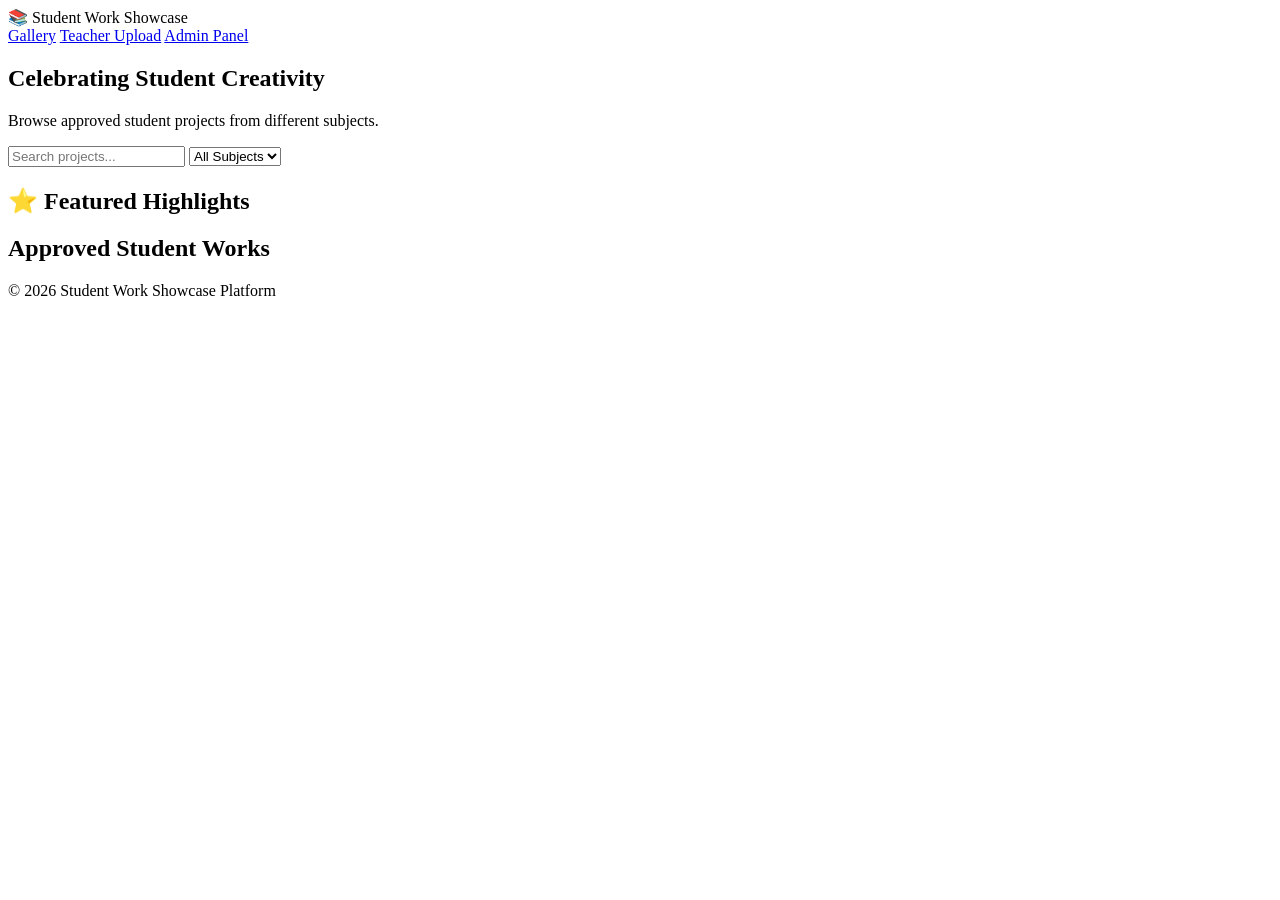
==== commit 7bc4d63f: "Update index.html" ====
--- a/index.html
+++ b/index.html
@@ -1,8 +1,3 @@
-# Teacher Student Work Showcase Website
-
-## index.html (Public Gallery)
-
-```html
 <!DOCTYPE html>
 <html lang="en">
 <head>
@@ -59,556 +54,3 @@
   <script src="script.js"></script>
 </body>
 </html>
-```
-
----
-
-# teacher.html (Teacher Upload Page)
-
-```html
-<!DOCTYPE html>
-<html lang="en">
-<head>
-  <meta charset="UTF-8" />
-  <meta name="viewport" content="width=device-width, initial-scale=1.0" />
-  <title>Teacher Upload</title>
-  <link rel="stylesheet" href="style.css" />
-</head>
-<body>
-
-  <header>
-    <div class="logo">👩‍🏫 Teacher Upload Portal</div>
-
-    <nav>
-      <a href="index.html">Gallery</a>
-      <a href="teacher.html">Teacher Upload</a>
-      <a href="admin.html">Admin Panel</a>
-    </nav>
-  </header>
-
-  <section class="upload-container">
-    <h1>Upload Student Work</h1>
-
-    <form id="uploadForm">
-      <input type="text" id="studentName" placeholder="Student Name" required />
-
-      <input type="text" id="projectTitle" placeholder="Project Title" required />
-
-      <select id="subject" required>
-        <option value="">Select Subject</option>
-        <option value="Math">Math</option>
-        <option value="Science">Science</option>
-        <option value="English">English</option>
-        <option value="ICT">ICT</option>
-        <option value="Art">Art</option>
-        <option value="History">History</option>
-      </select>
-
-      <textarea id="description" placeholder="Project Description" required></textarea>
-
-      <input type="url" id="image" placeholder="Image URL (optional)" />
-
-      <button type="submit">Upload for Approval</button>
-    </form>
-
-    <div class="notice">
-      <p>
-        Uploaded works will be reviewed by the admin before appearing in the public gallery.
-      </p>
-    </div>
-  </section>
-
-  <script src="teacher.js"></script>
-</body>
-</html>
-```
-
----
-
-# admin.html (Admin Approval Page)
-
-```html
-<!DOCTYPE html>
-<html lang="en">
-<head>
-  <meta charset="UTF-8" />
-  <meta name="viewport" content="width=device-width, initial-scale=1.0" />
-  <title>Admin Panel</title>
-  <link rel="stylesheet" href="style.css" />
-</head>
-<body>
-
-  <header>
-    <div class="logo">🛠 Admin Approval Panel</div>
-
-    <nav>
-      <a href="index.html">Gallery</a>
-      <a href="teacher.html">Teacher Upload</a>
-      <a href="admin.html">Admin Panel</a>
-    </nav>
-  </header>
-
-  <section class="admin-section">
-    <h1>Pending Approvals</h1>
-
-    <div id="pendingContainer" class="admin-grid"></div>
-  </section>
-
-  <script src="admin.js"></script>
-</body>
-</html>
-```
-
----
-
-# style.css
-
-```css
-* {
-  margin: 0;
-  padding: 0;
-  box-sizing: border-box;
-  font-family: Arial, sans-serif;
-}
-
-body {
-  background: #f4f7fb;
-  color: #222;
-}
-
-header {
-  background: #1f4e79;
-  color: white;
-  padding: 15px 30px;
-  display: flex;
-  justify-content: space-between;
-  align-items: center;
-  flex-wrap: wrap;
-}
-
-.logo {
-  font-size: 1.4rem;
-  font-weight: bold;
-}
-
-nav {
-  display: flex;
-  gap: 15px;
-}
-
-nav a {
-  text-decoration: none;
-  color: white;
-  font-weight: bold;
-}
-
-.hero {
-  background: linear-gradient(to right, #1f4e79, #3b82f6);
-  color: white;
-  text-align: center;
-  padding: 60px 20px;
-}
-
-.hero h1 {
-  font-size: 2.5rem;
-  margin-bottom: 10px;
-}
-
-.controls {
-  display: flex;
-  gap: 15px;
-  justify-content: center;
-  flex-wrap: wrap;
-  padding: 25px;
-}
-
-.controls input,
-.controls select {
-  padding: 12px;
-  border-radius: 8px;
-  border: 1px solid #ccc;
-  width: 260px;
-}
-
-.highlights,
-.gallery-section,
-.admin-section {
-  padding: 30px;
-}
-
-.highlights h2,
-.gallery-section h2,
-.admin-section h1 {
-  margin-bottom: 20px;
-}
-
-.highlight-grid,
-.gallery,
-.admin-grid {
-  display: grid;
-  grid-template-columns: repeat(auto-fit, minmax(280px, 1fr));
-  gap: 20px;
-}
-
-.card {
-  background: white;
-  border-radius: 14px;
-  overflow: hidden;
-  box-shadow: 0 4px 12px rgba(0,0,0,0.08);
-  transition: 0.3s;
-}
-
-.card:hover {
-  transform: translateY(-5px);
-}
-
-.card img {
-  width: 100%;
-  height: 200px;
-  object-fit: cover;
-}
-
-.card-content {
-  padding: 15px;
-}
-
-.subject-tag {
-  display: inline-block;
-  background: #3b82f6;
-  color: white;
-  padding: 5px 10px;
-  border-radius: 20px;
-  font-size: 0.8rem;
-  margin-bottom: 10px;
-}
-
-.card h3 {
-  margin-bottom: 8px;
-}
-
-.card p {
-  margin-bottom: 10px;
-  line-height: 1.5;
-}
-
-.upload-container {
-  max-width: 700px;
-  margin: 40px auto;
-  background: white;
-  padding: 30px;
-  border-radius: 14px;
-  box-shadow: 0 4px 12px rgba(0,0,0,0.08);
-}
-
-.upload-container h1 {
-  margin-bottom: 20px;
-}
-
-form {
-  display: flex;
-  flex-direction: column;
-  gap: 15px;
-}
-
-form input,
-form select,
-form textarea {
-  padding: 14px;
-  border-radius: 8px;
-  border: 1px solid #ccc;
-}
-
-textarea {
-  min-height: 120px;
-  resize: vertical;
-}
-
-button {
-  background: #1f4e79;
-  color: white;
-  border: none;
-  padding: 14px;
-  border-radius: 8px;
-  cursor: pointer;
-  font-size: 1rem;
-  font-weight: bold;
-}
-
-button:hover {
-  background: #163955;
-}
-
-.notice {
-  margin-top: 20px;
-  background: #e8f0fe;
-  padding: 15px;
-  border-radius: 8px;
-}
-
-.admin-actions {
-  display: flex;
-  gap: 10px;
-  margin-top: 10px;
-}
-
-.approve-btn {
-  background: green;
-}
-
-.delete-btn {
-  background: crimson;
-}
-
-footer {
-  background: #1f4e79;
-  color: white;
-  text-align: center;
-  padding: 20px;
-  margin-top: 40px;
-}
-
-@media (max-width: 768px) {
-  header {
-    flex-direction: column;
-    gap: 10px;
-  }
-
-  .hero h1 {
-    font-size: 2rem;
-  }
-}
-```
-
----
-
-# script.js
-
-```javascript
-const gallery = document.getElementById("gallery");
-const highlightContainer = document.getElementById("highlightContainer");
-const searchBox = document.getElementById("searchBox");
-const subjectFilter = document.getElementById("subjectFilter");
-
-const approvedWorks = JSON.parse(localStorage.getItem("approvedWorks")) || [];
-
-function displayWorks() {
-  gallery.innerHTML = "";
-
-  const searchText = searchBox.value.toLowerCase();
-  const selectedSubject = subjectFilter.value;
-
-  const filtered = approvedWorks.filter(work => {
-    const matchesSearch =
-      work.title.toLowerCase().includes(searchText) ||
-      work.student.toLowerCase().includes(searchText) ||
-      work.description.toLowerCase().includes(searchText);
-
-    const matchesSubject =
-      selectedSubject === "all" || work.subject === selectedSubject;
-
-    return matchesSearch && matchesSubject;
-  });
-
-  filtered.forEach(work => {
-    const card = document.createElement("div");
-    card.className = "card";
-
-    card.innerHTML = `
-      <img src="${work.image || 'https://picsum.photos/400/300'}" alt="Project">
-
-      <div class="card-content">
-        <div class="subject-tag">${work.subject}</div>
-        <h3>${work.title}</h3>
-        <p>${work.description}</p>
-        <strong>By: ${work.student}</strong>
-      </div>
-    `;
-
-    gallery.appendChild(card);
-  });
-}
-
-function displayHighlights() {
-  highlightContainer.innerHTML = "";
-
-  const highlights = approvedWorks.slice(0, 3);
-
-  highlights.forEach(work => {
-    const card = document.createElement("div");
-    card.className = "card";
-
-    card.innerHTML = `
-      <img src="${work.image || 'https://picsum.photos/400/300'}" alt="Project">
-
-      <div class="card-content">
-        <div class="subject-tag">Featured</div>
-        <h3>${work.title}</h3>
-        <p>${work.description}</p>
-      </div>
-    `;
-
-    highlightContainer.appendChild(card);
-  });
-}
-
-searchBox.addEventListener("input", displayWorks);
-subjectFilter.addEventListener("change", displayWorks);
-
-displayWorks();
-displayHighlights();
-```
-
----
-
-# teacher.js
-
-```javascript
-const uploadForm = document.getElementById("uploadForm");
-
-uploadForm.addEventListener("submit", function(e) {
-  e.preventDefault();
-
-  const newWork = {
-    student: document.getElementById("studentName").value,
-    title: document.getElementById("projectTitle").value,
-    subject: document.getElementById("subject").value,
-    description: document.getElementById("description").value,
-    image: document.getElementById("image").value,
-    approved: false
-  };
-
-  const pendingWorks = JSON.parse(localStorage.getItem("pendingWorks")) || [];
-
-  pendingWorks.push(newWork);
-
-  localStorage.setItem("pendingWorks", JSON.stringify(pendingWorks));
-
-  alert("Student work uploaded successfully and is waiting for admin approval.");
-
-  uploadForm.reset();
-});
-```
-
----
-
-# admin.js
-
-```javascript
-const pendingContainer = document.getElementById("pendingContainer");
-
-let pendingWorks = JSON.parse(localStorage.getItem("pendingWorks")) || [];
-let approvedWorks = JSON.parse(localStorage.getItem("approvedWorks")) || [];
-
-function renderPending() {
-  pendingContainer.innerHTML = "";
-
-  if (pendingWorks.length === 0) {
-    pendingContainer.innerHTML = "<p>No pending submissions.</p>";
-    return;
-  }
-
-  pendingWorks.forEach((work, index) => {
-    const card = document.createElement("div");
-    card.className = "card";
-
-    card.innerHTML = `
-      <img src="${work.image || 'https://picsum.photos/400/300'}" alt="Project">
-
-      <div class="card-content">
-        <div class="subject-tag">${work.subject}</div>
-
-        <h3>${work.title}</h3>
-
-        <p>${work.description}</p>
-
-        <strong>By: ${work.student}</strong>
-
-        <div class="admin-actions">
-          <button class="approve-btn" onclick="approveWork(${index})">Approve</button>
-
-          <button class="delete-btn" onclick="deleteWork(${index})">Delete</button>
-        </div>
-      </div>
-    `;
-
-    pendingContainer.appendChild(card);
-  });
-}
-
-function approveWork(index) {
-  approvedWorks.push(pendingWorks[index]);
-
-  localStorage.setItem("approvedWorks", JSON.stringify(approvedWorks));
-
-  pendingWorks.splice(index, 1);
-
-  localStorage.setItem("pendingWorks", JSON.stringify(pendingWorks));
-
-  renderPending();
-}
-
-function deleteWork(index) {
-  pendingWorks.splice(index, 1);
-
-  localStorage.setItem("pendingWorks", JSON.stringify(pendingWorks));
-
-  renderPending();
-}
-
-renderPending();
-```
-
----
-
-# Suggested Future Upgrades
-
-* Firebase database integration
-* Real teacher/admin login system
-* Upload real image files
-* Featured project system
-* Like and comment section
-* Dark mode
-* School branding
-* Student profile pages
-* AI project tagging
-* PDF export
-* Analytics dashboard
-* Mobile app version
-
----
-
-# Folder Structure
-
-```text
-project-folder/
-│
-├── index.html
-├── teacher.html
-├── admin.html
-├── style.css
-├── script.js
-├── teacher.js
-└── admin.js
-```
-
----
-
-# How It Works
-
-1. Teachers upload student work.
-2. Uploaded work is stored in Pending Approvals.
-3. Admin reviews and approves submissions.
-4. Approved projects appear in the public gallery.
-5. Users can search and filter by subject.
-6. Highlight cards showcase featured works.
-
----
-
-# Hosting
-
-You can host this project using:
-
-* Netlify
-* GitHub Pages
-* Vercel
-* Firebase Hosting
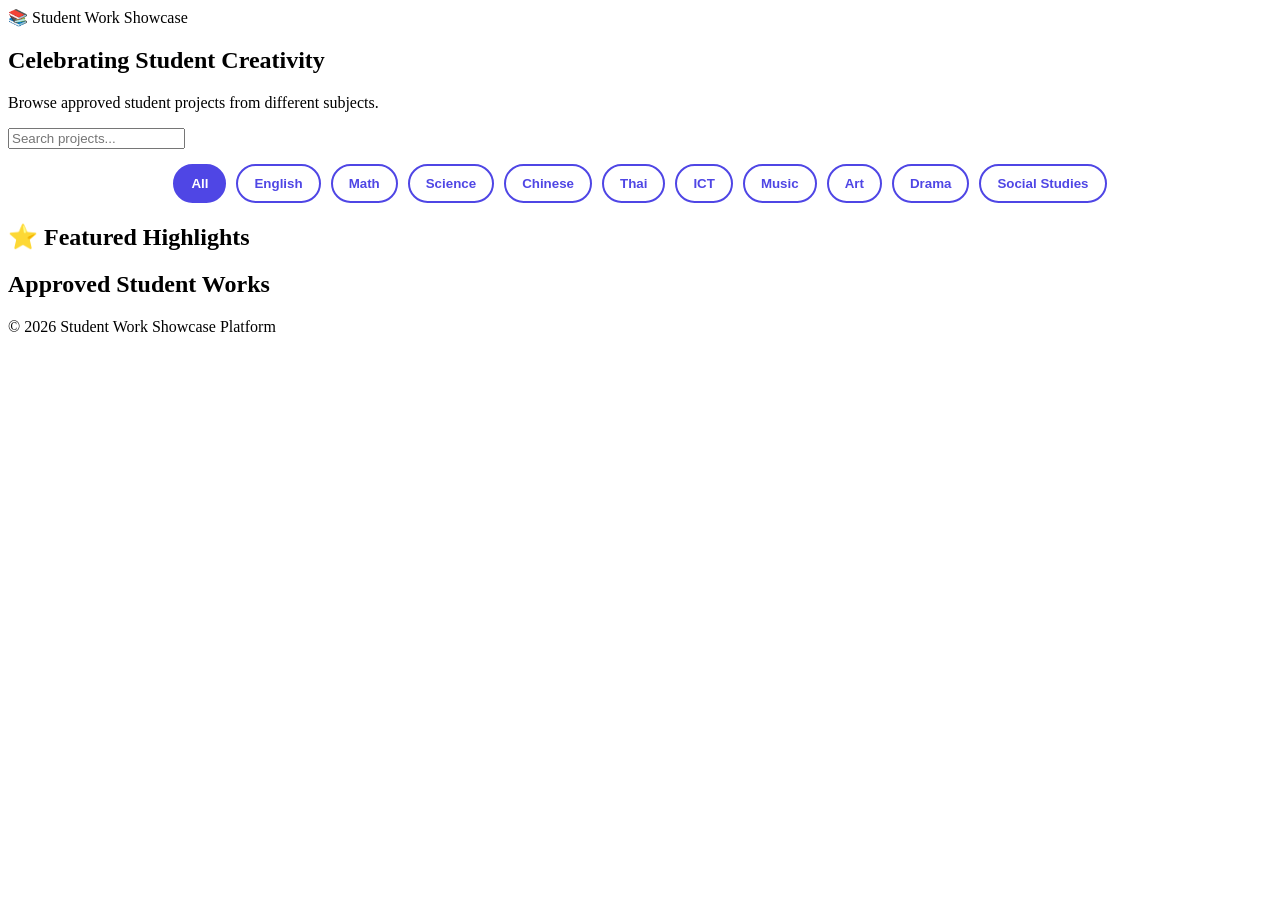
==== commit fbe6276c: "Update index.html" ====
--- a/index.html
+++ b/index.html
@@ -10,12 +10,6 @@
 
   <header>
     <div class="logo">📚 Student Work Showcase</div>
-
-    <nav>
-      <a href="index.html">Gallery</a>
-      <a href="teacher.html">Teacher Upload</a>
-      <a href="admin.html">Admin Panel</a>
-    </nav>
   </header>
 
   <section class="hero">
@@ -23,19 +17,25 @@
     <p>Browse approved student projects from different subjects.</p>
   </section>
 
-  <section class="controls">
-    <input type="text" id="searchBox" placeholder="Search projects..." />
+<section class="controls">
 
-    <select id="subjectFilter">
-      <option value="all">All Subjects</option>
-      <option value="Math">Math</option>
-      <option value="Science">Science</option>
-      <option value="English">English</option>
-      <option value="ICT">ICT</option>
-      <option value="Art">Art</option>
-      <option value="History">History</option>
-    </select>
-  </section>
+  <input type="text" id="searchBox" placeholder="Search projects..." />
+
+  <div class="subject-buttons">
+    <button class="filter-btn active" data-subject="all">All</button>
+    <button class="filter-btn" data-subject="English">English</button>
+    <button class="filter-btn" data-subject="Math">Math</button>
+    <button class="filter-btn" data-subject="Science">Science</button>
+    <button class="filter-btn" data-subject="Chinese">Chinese</button>
+    <button class="filter-btn" data-subject="Thai">Thai</button>
+    <button class="filter-btn" data-subject="ICT">ICT</button>
+    <button class="filter-btn" data-subject="Music">Music</button>
+    <button class="filter-btn" data-subject="Art">Art</button>
+    <button class="filter-btn" data-subject="Drama">Drama</button>
+    <button class="filter-btn" data-subject="Social Studies">Social Studies</button>
+  </div>
+
+</section>
 
   <section class="highlights">
     <h2>⭐ Featured Highlights</h2>
--- a/style.css
+++ b/style.css
@@ -0,0 +1,46 @@
+.subject-buttons {
+  display: flex;
+  gap: 10px;
+  flex-wrap: wrap;
+  justify-content: center;
+  margin-top: 15px;
+}
+
+.filter-btn {
+  background: white;
+  color: #4f46e5;
+  border: 2px solid #4f46e5;
+  padding: 10px 16px;
+  border-radius: 30px;
+  cursor: pointer;
+  transition: 0.2s;
+  font-weight: bold;
+}
+
+.filter-btn:hover {
+  background: #4f46e5;
+  color: white;
+}
+
+.filter-btn.active {
+  background: #4f46e5;
+  color: white;
+}
+
+.card-footer {
+  margin-top: 15px;
+}
+
+.star-btn {
+  background: #facc15;
+  color: #222;
+  border: none;
+  padding: 10px 14px;
+  border-radius: 12px;
+  cursor: pointer;
+  font-weight: bold;
+}
+
+.star-btn:hover {
+  background: #eab308;
+}
